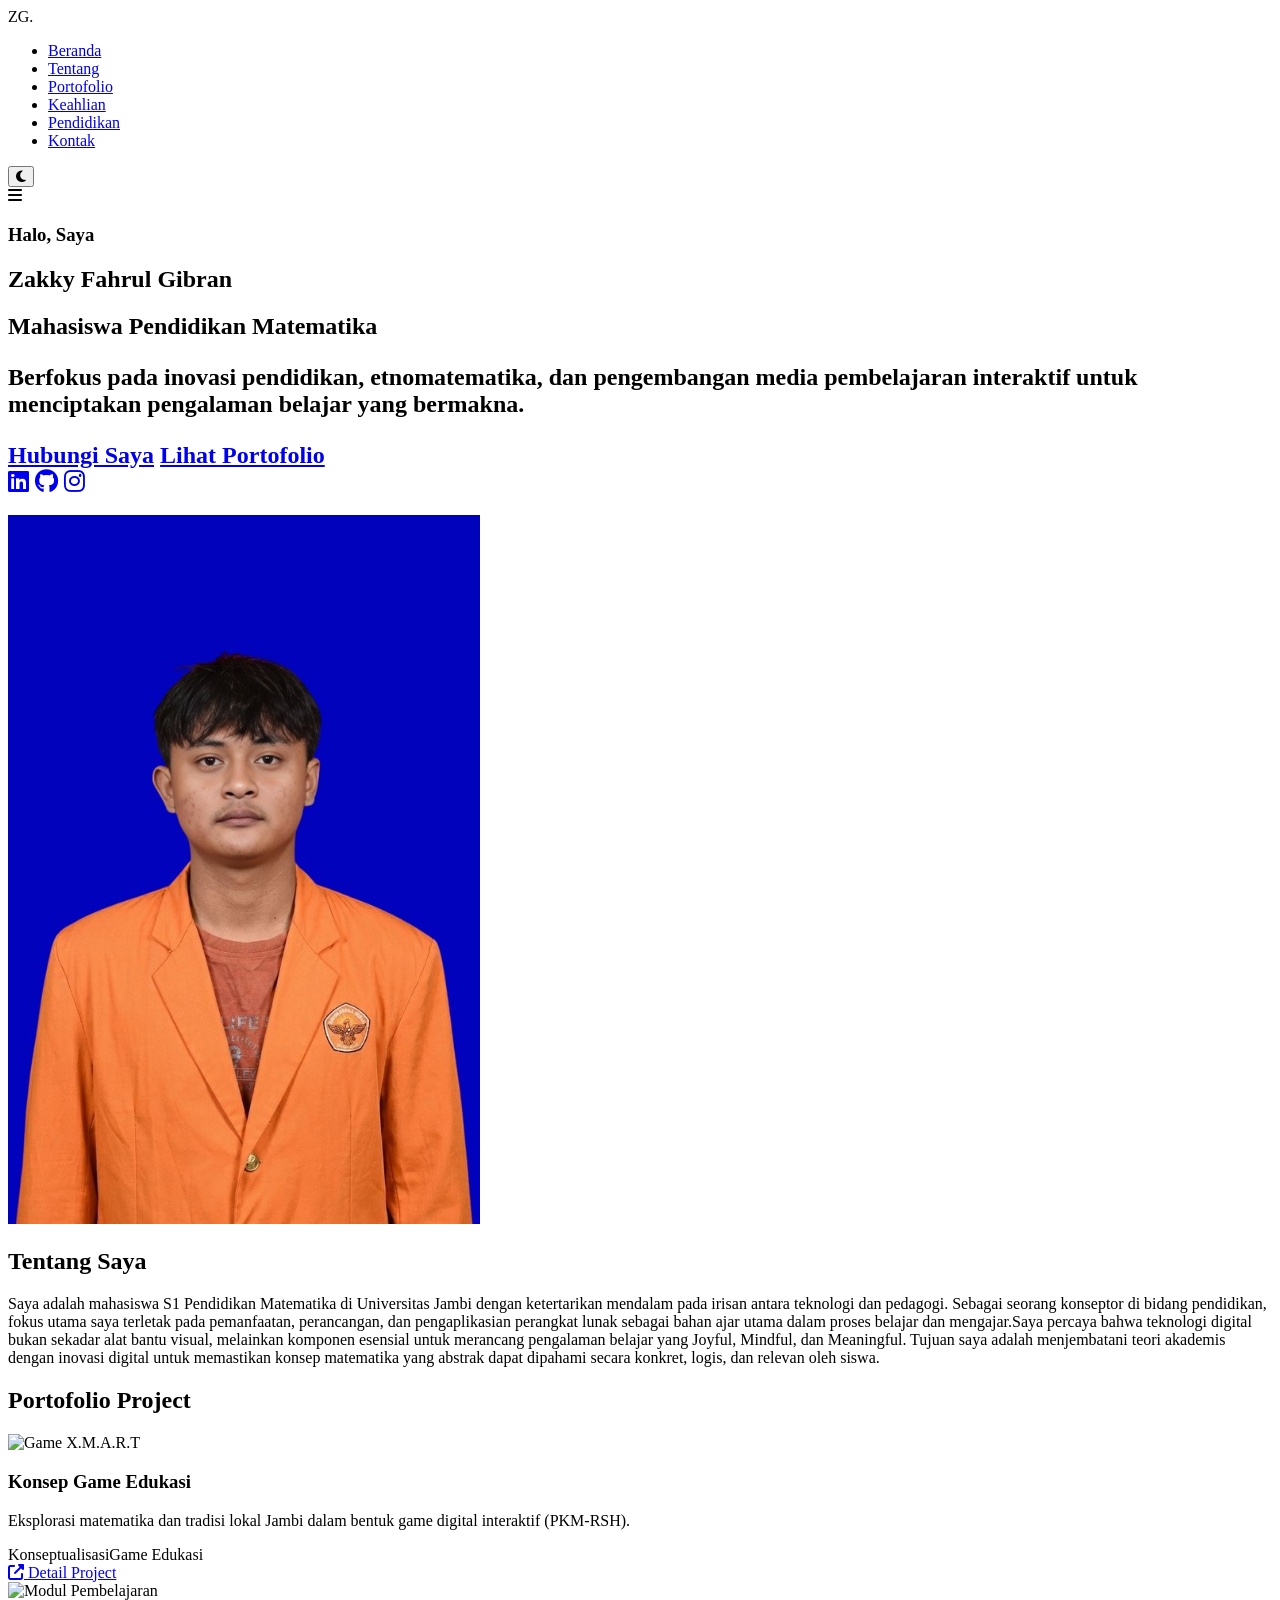
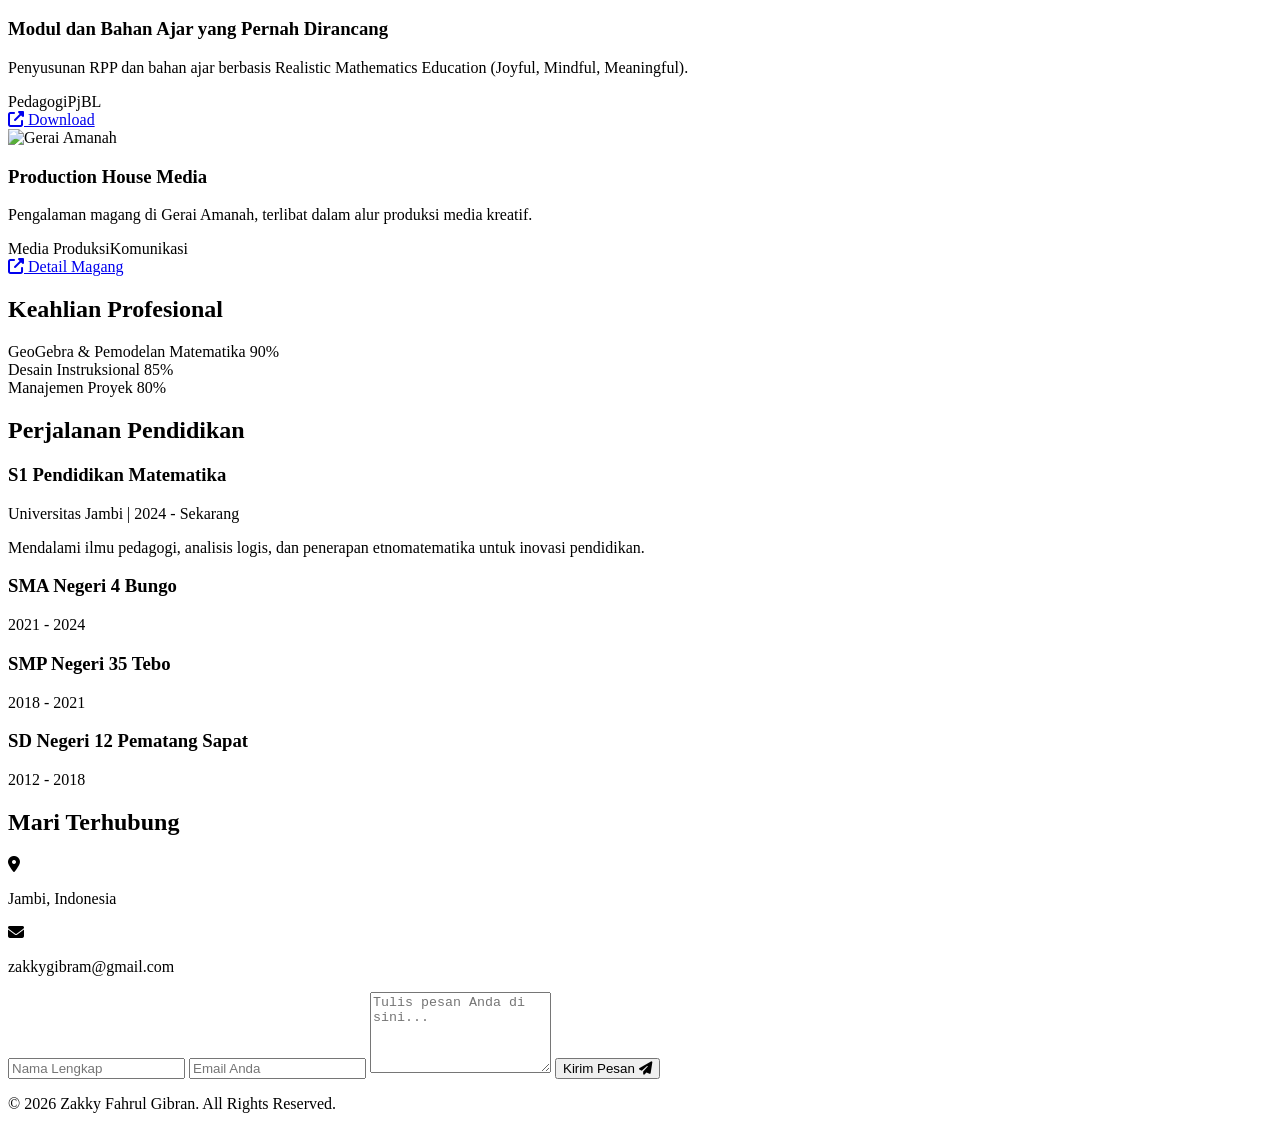
==== index.html @ a1fcac90 "Rename new project.html to index.html" ====
<!DOCTYPE html>
<html lang="id">
<head>
    <meta charset="UTF-8">
    <meta name="viewport" content="width=device-width, initial-scale=1.0">
    <title>Portofolio | Zakky Fahrul Gibran</title>
    <!-- Google Fonts: Poppins -->
    <link href="https://fonts.googleapis.com/css2?family=Poppins:wght@300;400;500;600;700&display=swap" rel="stylesheet">
    <!-- Font Awesome untuk Ikon -->
    <link rel="stylesheet" href="https://cdnjs.cloudflare.com/ajax/libs/font-awesome/6.4.0/css/all.min.css">
    <!-- CSS Eksternal -->
    <link rel="stylesheet" href="style.css">
</head>
<body>
    <!-- Preloader -->
    <div class="loader-wrapper">
        <div class="loader"></div>
    </div>

    <!-- Navigasi -->
    <nav>
        <div class="logo">ZG<span>.</span></div>
        <ul class="nav-links">
            <li><a href="#home">Beranda</a></li>
            <li><a href="#about">Tentang</a></li>
            <li><a href="#portfolio">Portofolio</a></li>
            <li><a href="#skills">Keahlian</a></li>
            <li><a href="#education">Pendidikan</a></li>
            <li><a href="#contact">Kontak</a></li>
        </ul>
        <div class="nav-actions">
            <button id="dark-mode-toggle"><i class="fas fa-moon"></i></button>
            <div class="hamburger"><i class="fas fa-bars"></i></div>
        </div>
    </nav>

    <!-- Hero Section -->
    <section id="home" class="hero hidden">
        <div class="hero-content">
            <h3>Halo, Saya</h3>
            <h1>Zakky Fahrul Gibran</h1>
            <h2 class="typing-text">Mahasiswa Pendidikan Matematika 
            <p>Berfokus pada inovasi pendidikan, etnomatematika, dan pengembangan media pembelajaran interaktif untuk menciptakan pengalaman belajar yang bermakna.</p>
            <div class="hero-buttons">
                <a href="#contact" class="btn primary">Hubungi Saya</a>
                <a href="#portfolio" class="btn secondary">Lihat Portofolio</a>
            </div>
            <div class="social-icons">
                <a href="https://www.linkedin.com/in/zakky-fahrul-ghibran-983975401?utm_source=share_via&utm_content=profile&utm_medium=member_android" target="_blank"><i class="fab fa-linkedin"></i></a>
                <a href="https://github.com/zakkyghibram-bit?tab=projects" target="_blank"><i class="fab fa-github"></i></a>
                <a href="https://www.instagram.com/gibranalysis29?igsh=MXg5YWwxZjhlaDM2aw==" target="_blank"><i class="fab fa-instagram"></i></a>
            </div>
        </div>
        <div class="hero-image">
            <!-- Ganti src dengan foto profil Anda -->
            <img src="fotoguewh.jpeg" alt="Foto Profil Zakky" class="profile-photo">
        </div>
    </section>

    <!-- About Section -->
    <section id="about" class="about hidden">
        <h2 class="section-title">Tentang <span>Saya</span></h2>
        <div class="about-container">
            <div class="about-text">
                <p>Saya adalah mahasiswa S1 Pendidikan Matematika di Universitas Jambi dengan ketertarikan mendalam pada irisan antara teknologi dan pedagogi. Sebagai seorang konseptor di bidang pendidikan, fokus utama saya terletak pada pemanfaatan, perancangan, dan pengaplikasian perangkat lunak sebagai bahan ajar utama dalam proses belajar dan mengajar.Saya percaya bahwa teknologi digital bukan sekadar alat bantu visual, melainkan komponen esensial untuk merancang pengalaman belajar yang Joyful, Mindful, dan Meaningful. Tujuan saya adalah menjembatani teori akademis dengan inovasi digital untuk memastikan konsep matematika yang abstrak dapat dipahami secara konkret, logis, dan relevan oleh siswa.</p>
            </div>
        </div>
    </section>

    <!-- Portfolio Section -->
    <section id="portfolio" class="portfolio hidden">
        <h2 class="section-title">Portofolio <span>Project</span></h2>
        <div class="portfolio-grid">
            <!-- Project 1 -->
            <div class="portfolio-card">
                <div class="portfolio-img">
                    <img src="https://images.unsplash.com/photo-1550745165-9bc0b252726f?auto=format&fit=crop&q=80&w=400" alt="Game X.M.A.R.T">
                </div>
                <div class="portfolio-info">
                    <h3>Konsep Game Edukasi</h3>
                    <p>Eksplorasi matematika dan tradisi lokal Jambi dalam bentuk game digital interaktif (PKM-RSH).</p>
                    <div class="tech-stack">
                        <span>Konseptualisasi</span><span>Game Edukasi</span>
                    </div>
                    <div class="portfolio-links">
                        <a href="https://drive.google.com/file/d/10TQOokkc9w7UMJiItL2NrRs4hlikWbjT/view?usp=drive_link"><i class="fas fa-external-link-alt"></i> Detail Project</a>
                    </div>
                </div>
            </div>
            <!-- Project 2 -->
            <div class="portfolio-card">
                <div class="portfolio-img">
                    <img src="https://images.unsplash.com/photo-1587620962725-abab7fe55159?auto=format&fit=crop&q=80&w=400" alt="Modul Pembelajaran">
                </div>
                <div class="portfolio-info">
                    <h3>Modul dan Bahan Ajar yang Pernah Dirancang</h3>
                    <p>Penyusunan RPP dan bahan ajar berbasis Realistic Mathematics Education (Joyful, Mindful, Meaningful).</p>
                    <div class="tech-stack">
                        <span>Pedagogi</span><span>PjBL</span>
                    </div>
                    <div class="portfolio-links">
                        <a href="https://drive.google.com/drive/folders/1gz94RINwQz4dLoUj8e0AxHznmeDujaym?usp=sharing"><i class="fas fa-external-link-alt"></i> Download</a>
                    </div>
                </div>
            </div>
            <!-- Project 3 -->
            <div class="portfolio-card">
                <div class="portfolio-img">
                    <img src="https://images.unsplash.com/photo-1522071820081-009f0129c71c?auto=format&fit=crop&q=80&w=400" alt="Gerai Amanah">
                </div>
                <div class="portfolio-info">
                    <h3>Production House Media</h3>
                    <p>Pengalaman magang di Gerai Amanah, terlibat dalam alur produksi media kreatif.</p>
                    <div class="tech-stack">
                        <span>Media Produksi</span><span>Komunikasi</span>
                    </div>
                    <div class="portfolio-links">
                        <a href="https://drive.google.com/file/d/1qO6iBKyFueRuZPYkljpFw78E-lsQB64e/view?usp=drive_link"><i class="fas fa-external-link-alt"></i> Detail Magang</a>
                    </div>
                </div>
            </div>
        </div>
    </section>

    <!-- Skills Section -->
    <section id="skills" class="skills hidden">
        <h2 class="section-title">Keahlian <span>Profesional</span></h2>
        <div class="skills-container">
            <div class="skill-item">
                <div class="skill-info">
                    <span>GeoGebra & Pemodelan Matematika</span>
                    <span>90%</span>
                </div>
                <div class="progress-bar"><div class="progress" style="width: 90%;"></div></div>
            </div>
            <div class="skill-item">
                <div class="skill-info">
                    <span>Desain Instruksional</span>
                    <span>85%</span>
                </div>
                <div class="progress-bar"><div class="progress" style="width: 85%;"></div></div>
            </div>
            <div class="skill-item">
                <div class="skill-info">
                    <span>Manajemen Proyek</span>
                    <span>80%</span>
                </div>
                <div class="progress-bar"><div class="progress" style="width: 80%;"></div></div>
            </div>
        </div>
    </section>

    <!-- Education Timeline -->
    <section id="education" class="timeline-section hidden">
        <h2 class="section-title">Perjalanan <span>Pendidikan</span></h2>
        <div class="timeline">
            <div class="timeline-item">
                <div class="timeline-dot"></div>
                <div class="timeline-content">
                    <h3>S1 Pendidikan Matematika</h3>
                    <p class="date">Universitas Jambi | 2024 - Sekarang</p>
                    <p>Mendalami ilmu pedagogi, analisis logis, dan penerapan etnomatematika untuk inovasi pendidikan.</p>
                </div>
            </div>
            <div class="timeline-item">
                <div class="timeline-dot"></div>
                <div class="timeline-content">
                    <h3>SMA Negeri 4 Bungo</h3>
                    <p class="date">2021 - 2024</p>
                </div>
            </div>
            <div class="timeline-item">
                <div class="timeline-dot"></div>
                <div class="timeline-content">
                    <h3>SMP Negeri 35 Tebo</h3>
                    <p class="date">2018 - 2021</p>
                </div>
            </div>
            <div class="timeline-item">
                <div class="timeline-dot"></div>
                <div class="timeline-content">
                    <h3>SD Negeri 12 Pematang Sapat</h3>
                    <p class="date">2012 - 2018</p>
                </div>
            </div>
        </div>
    </section>

    <!-- Contact Section -->
    <section id="contact" class="contact hidden">
        <h2 class="section-title">Mari <span>Terhubung</span></h2>
        <div class="contact-container">
            <div class="contact-info">
                <div class="contact-item">
                    <i class="fas fa-map-marker-alt"></i>
                    <p>Jambi, Indonesia</p>
                </div>
                <div class="contact-item">
                    <i class="fas fa-envelope"></i>
                    <p>zakkygibram@gmail.com</p>
                </div>
            </div>
            <form class="contact-form" onsubmit="event.preventDefault(); alert('Pesan berhasil dikirim!');">
                <input type="text" placeholder="Nama Lengkap" required>
                <input type="email" placeholder="Email Anda" required>
                <textarea placeholder="Tulis pesan Anda di sini..." rows="5" required></textarea>
                <button type="submit" class="btn primary">Kirim Pesan <i class="fas fa-paper-plane"></i></button>
            </form>
        </div>
    </section>

    <!-- Footer -->
    <footer>
        <p>&copy; 2026 Zakky Fahrul Gibran. All Rights Reserved.</p>
    </footer>

    <!-- JS Eksternal -->
    <script src="script.js"></script>
</body>
</html>
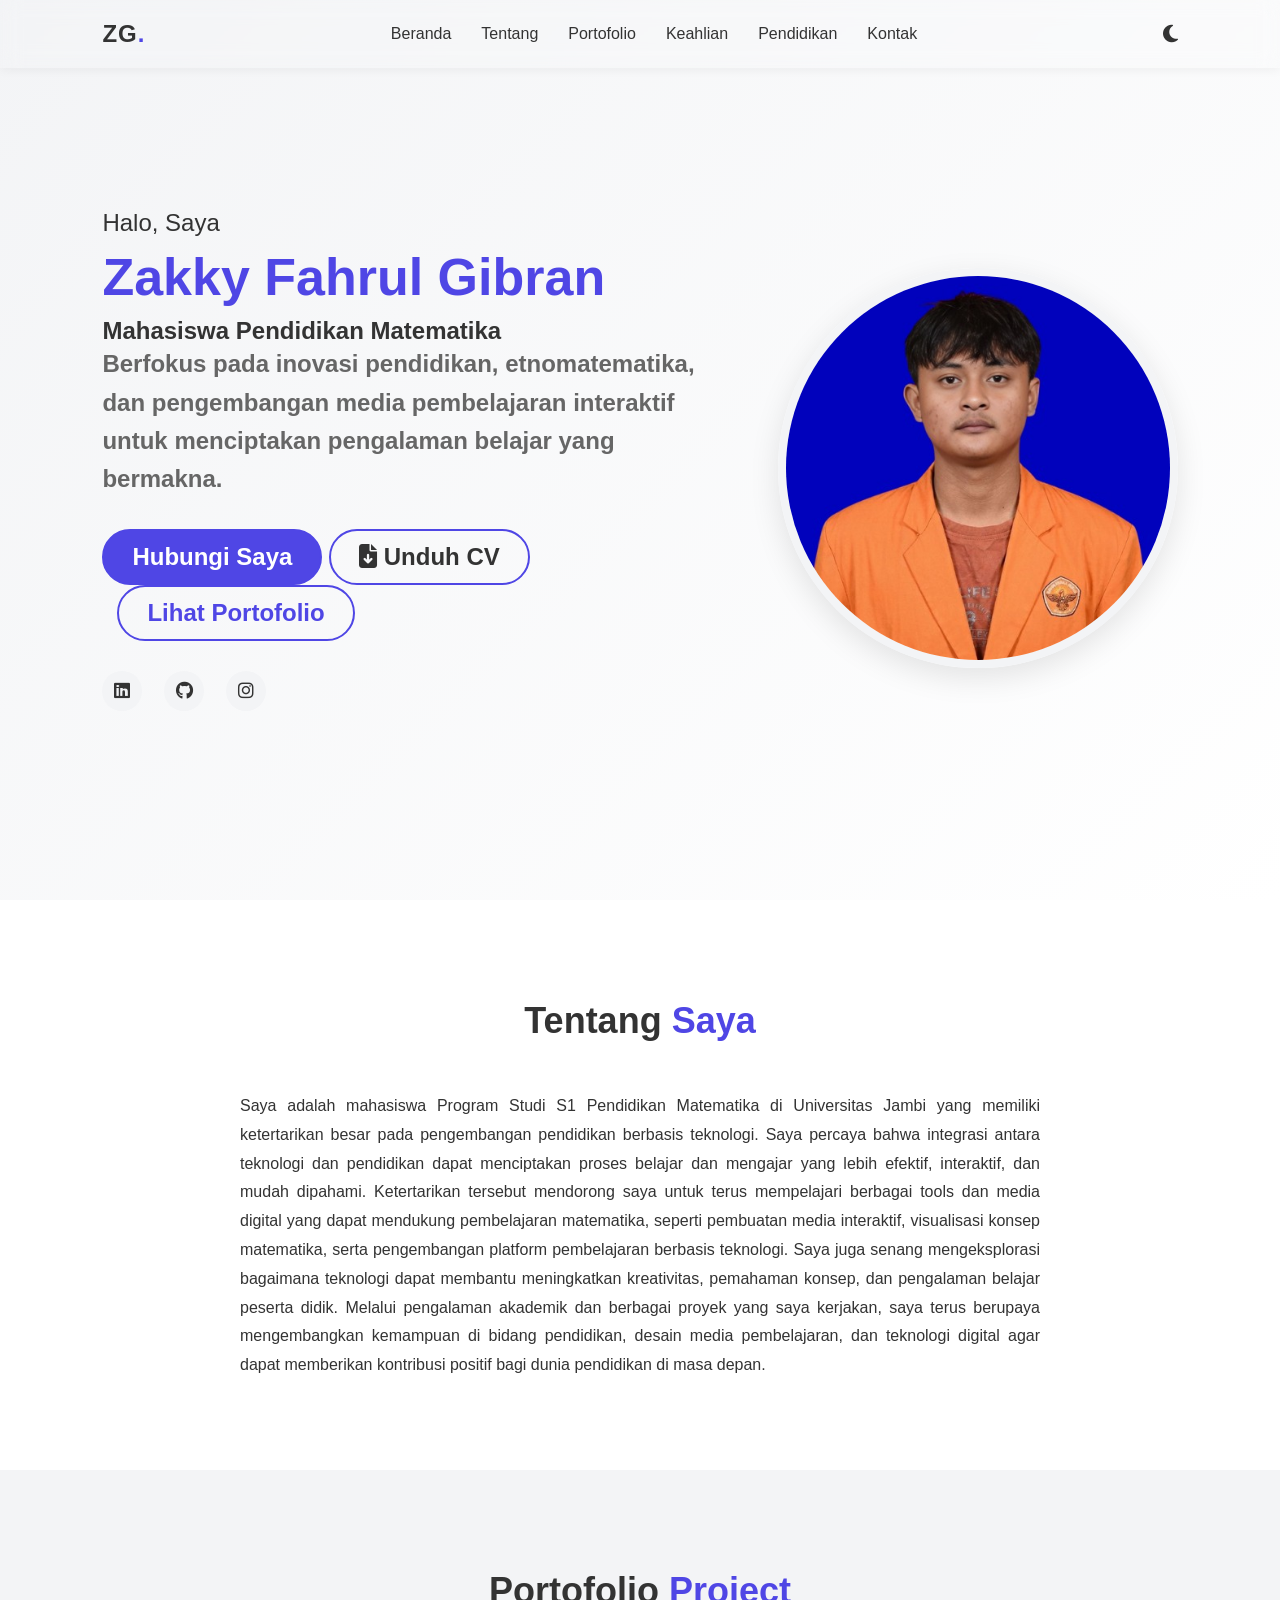
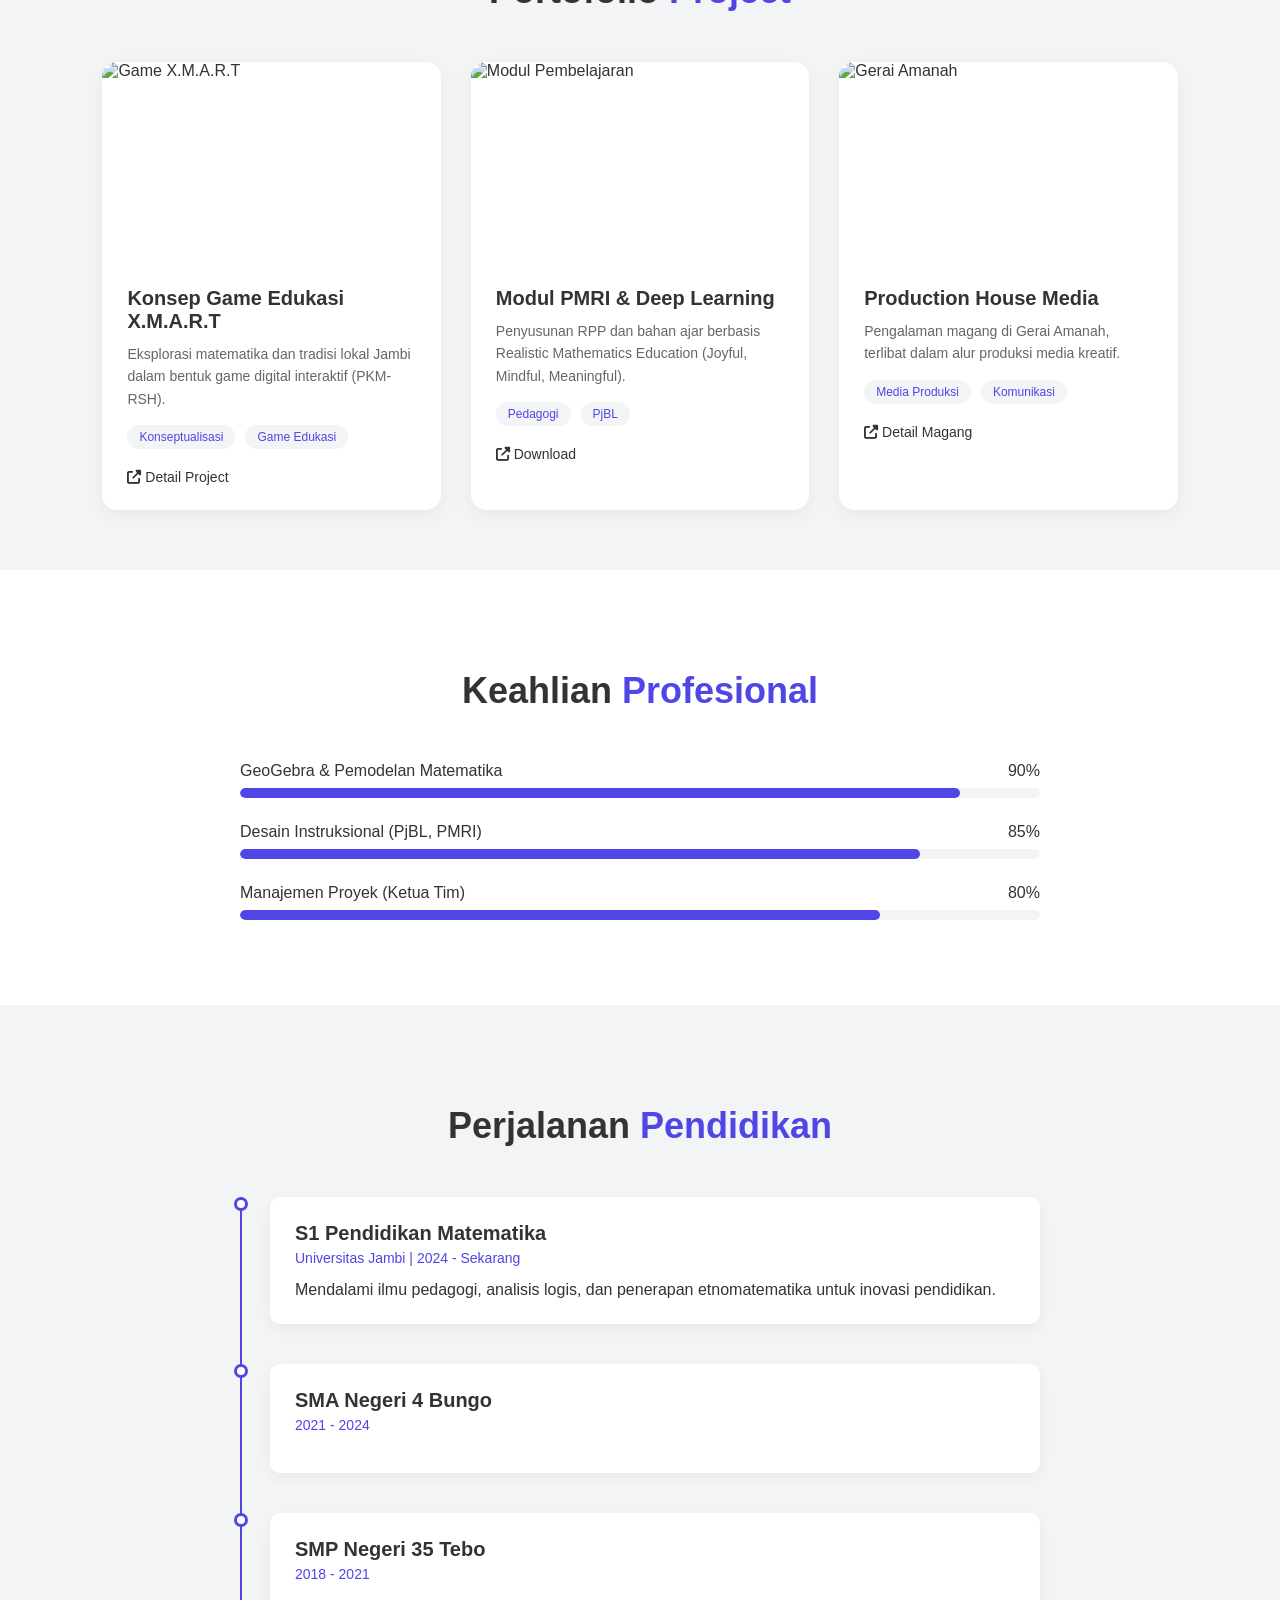
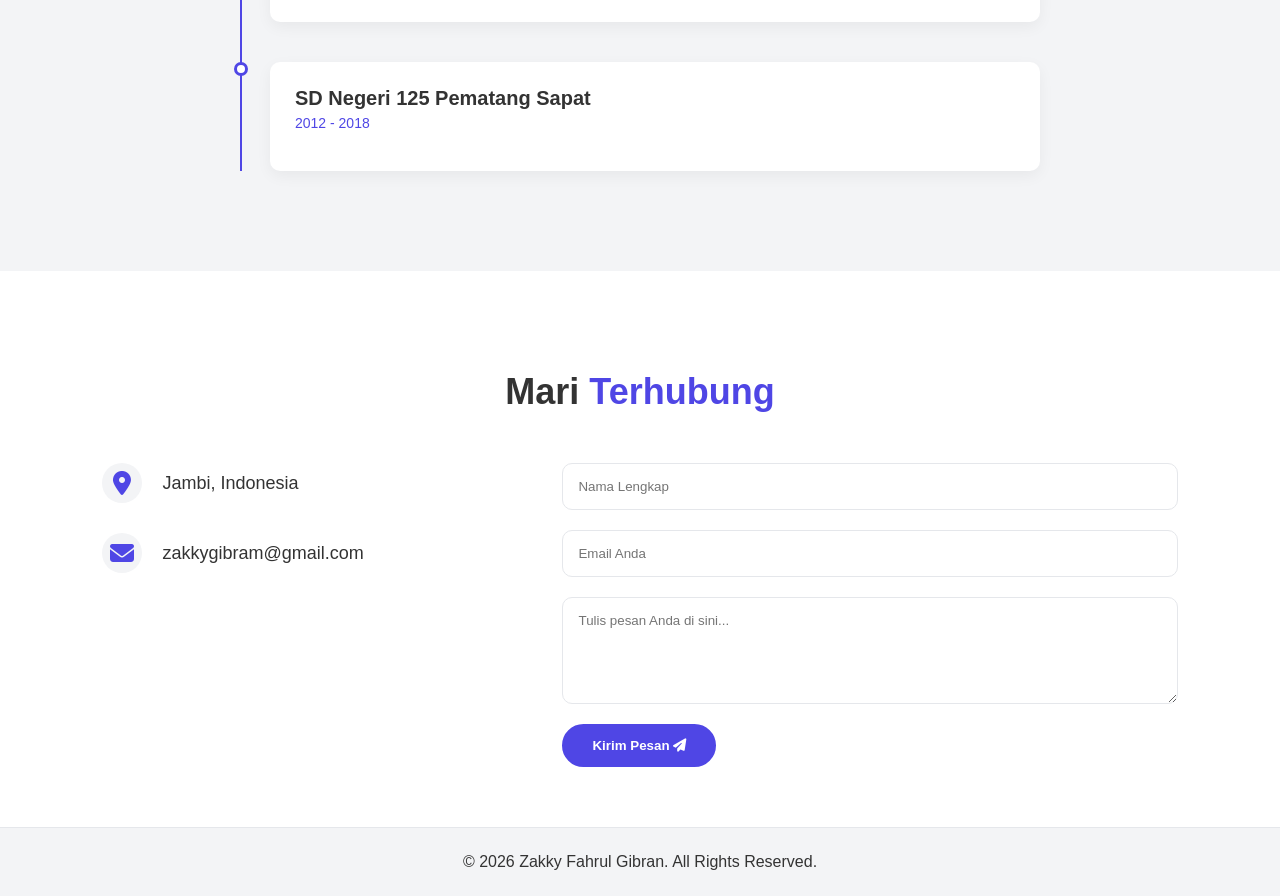
==== commit 53aaf707: "Refactor index.html structure and content" ====
--- a/index.html
+++ b/index.html
@@ -4,20 +4,15 @@
     <meta charset="UTF-8">
     <meta name="viewport" content="width=device-width, initial-scale=1.0">
     <title>Portofolio | Zakky Fahrul Gibran</title>
-    <!-- Google Fonts: Poppins -->
     <link href="https://fonts.googleapis.com/css2?family=Poppins:wght@300;400;500;600;700&display=swap" rel="stylesheet">
-    <!-- Font Awesome untuk Ikon -->
     <link rel="stylesheet" href="https://cdnjs.cloudflare.com/ajax/libs/font-awesome/6.4.0/css/all.min.css">
-    <!-- CSS Eksternal -->
     <link rel="stylesheet" href="style.css">
 </head>
 <body>
-    <!-- Preloader -->
     <div class="loader-wrapper">
         <div class="loader"></div>
     </div>
 
-    <!-- Navigasi -->
     <nav>
         <div class="logo">ZG<span>.</span></div>
         <ul class="nav-links">
@@ -34,17 +29,19 @@
         </div>
     </nav>
 
-    <!-- Hero Section -->
     <section id="home" class="hero hidden">
         <div class="hero-content">
             <h3>Halo, Saya</h3>
             <h1>Zakky Fahrul Gibran</h1>
             <h2 class="typing-text">Mahasiswa Pendidikan Matematika 
             <p>Berfokus pada inovasi pendidikan, etnomatematika, dan pengembangan media pembelajaran interaktif untuk menciptakan pengalaman belajar yang bermakna.</p>
+            
             <div class="hero-buttons">
                 <a href="#contact" class="btn primary">Hubungi Saya</a>
+                <a href="CV-Zakky-Fahrul-Gibran.pdf" class="btn download" download><i class="fas fa-file-download"></i> Unduh CV</a>
                 <a href="#portfolio" class="btn secondary">Lihat Portofolio</a>
             </div>
+            
             <div class="social-icons">
                 <a href="https://www.linkedin.com/in/zakky-fahrul-ghibran-983975401?utm_source=share_via&utm_content=profile&utm_medium=member_android" target="_blank"><i class="fab fa-linkedin"></i></a>
                 <a href="https://github.com/zakkyghibram-bit?tab=projects" target="_blank"><i class="fab fa-github"></i></a>
@@ -52,58 +49,55 @@
             </div>
         </div>
         <div class="hero-image">
-            <!-- Ganti src dengan foto profil Anda -->
-            <img src="fotoguewh.jpeg" alt="Foto Profil Zakky" class="profile-photo">
-        </div>
-    </section>
-
-    <!-- About Section -->
+            <img src="fotoguewh.jpeg" alt="Foto Profil Zakky">
+        </div>
+    </section>
+
     <section id="about" class="about hidden">
         <h2 class="section-title">Tentang <span>Saya</span></h2>
         <div class="about-container">
             <div class="about-text">
-                <p>Saya adalah mahasiswa S1 Pendidikan Matematika di Universitas Jambi dengan ketertarikan mendalam pada irisan antara teknologi dan pedagogi. Sebagai seorang konseptor di bidang pendidikan, fokus utama saya terletak pada pemanfaatan, perancangan, dan pengaplikasian perangkat lunak sebagai bahan ajar utama dalam proses belajar dan mengajar.Saya percaya bahwa teknologi digital bukan sekadar alat bantu visual, melainkan komponen esensial untuk merancang pengalaman belajar yang Joyful, Mindful, dan Meaningful. Tujuan saya adalah menjembatani teori akademis dengan inovasi digital untuk memastikan konsep matematika yang abstrak dapat dipahami secara konkret, logis, dan relevan oleh siswa.</p>
-            </div>
-        </div>
-    </section>
-
-    <!-- Portfolio Section -->
+                <p>Saya adalah mahasiswa Program Studi S1 Pendidikan Matematika di Universitas Jambi yang memiliki ketertarikan besar pada pengembangan pendidikan berbasis teknologi. Saya percaya bahwa integrasi antara teknologi dan pendidikan dapat menciptakan proses belajar dan mengajar yang lebih efektif, interaktif, dan mudah dipahami. Ketertarikan tersebut mendorong saya untuk terus mempelajari berbagai tools dan media digital yang dapat mendukung pembelajaran matematika, seperti pembuatan media interaktif, visualisasi konsep matematika, serta pengembangan platform pembelajaran berbasis teknologi. Saya juga senang mengeksplorasi bagaimana teknologi dapat membantu meningkatkan kreativitas, pemahaman konsep, dan pengalaman belajar peserta didik. Melalui pengalaman akademik dan berbagai proyek yang saya kerjakan, saya terus berupaya mengembangkan kemampuan di bidang pendidikan, desain media pembelajaran, dan teknologi digital agar dapat memberikan kontribusi positif bagi dunia pendidikan di masa depan.</p>
+                
+                    </div>
+                </div>
+            </div>
+        </div>
+    </section>
+
     <section id="portfolio" class="portfolio hidden">
         <h2 class="section-title">Portofolio <span>Project</span></h2>
         <div class="portfolio-grid">
-            <!-- Project 1 -->
             <div class="portfolio-card">
                 <div class="portfolio-img">
                     <img src="https://images.unsplash.com/photo-1550745165-9bc0b252726f?auto=format&fit=crop&q=80&w=400" alt="Game X.M.A.R.T">
                 </div>
                 <div class="portfolio-info">
-                    <h3>Konsep Game Edukasi</h3>
+                    <h3>Konsep Game Edukasi X.M.A.R.T</h3>
                     <p>Eksplorasi matematika dan tradisi lokal Jambi dalam bentuk game digital interaktif (PKM-RSH).</p>
                     <div class="tech-stack">
                         <span>Konseptualisasi</span><span>Game Edukasi</span>
                     </div>
                     <div class="portfolio-links">
-                        <a href="https://drive.google.com/file/d/10TQOokkc9w7UMJiItL2NrRs4hlikWbjT/view?usp=drive_link"><i class="fas fa-external-link-alt"></i> Detail Project</a>
-                    </div>
-                </div>
-            </div>
-            <!-- Project 2 -->
+                        <a href="https://drive.google.com/file/d/10TQOokkc9w7UMJiItL2NrRs4hlikWbjT/view?usp=drive_link" target="_blank"><i class="fas fa-external-link-alt"></i> Detail Project</a>
+                    </div>
+                </div>
+            </div>
             <div class="portfolio-card">
                 <div class="portfolio-img">
                     <img src="https://images.unsplash.com/photo-1587620962725-abab7fe55159?auto=format&fit=crop&q=80&w=400" alt="Modul Pembelajaran">
                 </div>
                 <div class="portfolio-info">
-                    <h3>Modul dan Bahan Ajar yang Pernah Dirancang</h3>
+                    <h3>Modul PMRI & Deep Learning</h3>
                     <p>Penyusunan RPP dan bahan ajar berbasis Realistic Mathematics Education (Joyful, Mindful, Meaningful).</p>
                     <div class="tech-stack">
                         <span>Pedagogi</span><span>PjBL</span>
                     </div>
                     <div class="portfolio-links">
-                        <a href="https://drive.google.com/drive/folders/1gz94RINwQz4dLoUj8e0AxHznmeDujaym?usp=sharing"><i class="fas fa-external-link-alt"></i> Download</a>
-                    </div>
-                </div>
-            </div>
-            <!-- Project 3 -->
+                        <a href="https://drive.google.com/drive/folders/1gz94RINwQz4dLoUj8e0AxHznmeDujaym?usp=sharing" target="_blank"><i class="fas fa-external-link-alt"></i> Download</a>
+                    </div>
+                </div>
+            </div>
             <div class="portfolio-card">
                 <div class="portfolio-img">
                     <img src="https://images.unsplash.com/photo-1522071820081-009f0129c71c?auto=format&fit=crop&q=80&w=400" alt="Gerai Amanah">
@@ -115,14 +109,13 @@
                         <span>Media Produksi</span><span>Komunikasi</span>
                     </div>
                     <div class="portfolio-links">
-                        <a href="https://drive.google.com/file/d/1qO6iBKyFueRuZPYkljpFw78E-lsQB64e/view?usp=drive_link"><i class="fas fa-external-link-alt"></i> Detail Magang</a>
-                    </div>
-                </div>
-            </div>
-        </div>
-    </section>
-
-    <!-- Skills Section -->
+                        <a href="https://drive.google.com/file/d/1qO6iBKyFueRuZPYkljpFw78E-lsQB64e/view?usp=drive_link" target="_blank"><i class="fas fa-external-link-alt"></i> Detail Magang</a>
+                    </div>
+                </div>
+            </div>
+        </div>
+    </section>
+
     <section id="skills" class="skills hidden">
         <h2 class="section-title">Keahlian <span>Profesional</span></h2>
         <div class="skills-container">
@@ -135,14 +128,14 @@
             </div>
             <div class="skill-item">
                 <div class="skill-info">
-                    <span>Desain Instruksional</span>
+                    <span>Desain Instruksional (PjBL, PMRI)</span>
                     <span>85%</span>
                 </div>
                 <div class="progress-bar"><div class="progress" style="width: 85%;"></div></div>
             </div>
             <div class="skill-item">
                 <div class="skill-info">
-                    <span>Manajemen Proyek</span>
+                    <span>Manajemen Proyek (Ketua Tim)</span>
                     <span>80%</span>
                 </div>
                 <div class="progress-bar"><div class="progress" style="width: 80%;"></div></div>
@@ -150,7 +143,6 @@
         </div>
     </section>
 
-    <!-- Education Timeline -->
     <section id="education" class="timeline-section hidden">
         <h2 class="section-title">Perjalanan <span>Pendidikan</span></h2>
         <div class="timeline">
@@ -179,7 +171,7 @@
             <div class="timeline-item">
                 <div class="timeline-dot"></div>
                 <div class="timeline-content">
-                    <h3>SD Negeri 12 Pematang Sapat</h3>
+                    <h3>SD Negeri 125 Pematang Sapat</h3>
                     <p class="date">2012 - 2018</p>
                 </div>
             </div>
--- a/style.css
+++ b/style.css
@@ -0,0 +1,320 @@
+/* --- Google Fonts --- */
+@import url('https://fonts.googleapis.com/css2?family=Poppins:wght@300;400;500;600;700&display=swap');
+
+/* --- Variabel CSS --- */
+:root {
+    --bg-color: #ffffff;
+    --text-color: #333333;
+    --primary-color: #4F46E5; /* Indigo modern */
+    --secondary-color: #818CF8;
+    --bg-alt: #f3f4f6;
+    --card-bg: #ffffff;
+    --border-color: #e5e7eb;
+    --transition: all 0.3s ease-in-out;
+}
+
+/* Dark Mode Variables */
+.dark-mode {
+    --bg-color: #0f172a;
+    --text-color: #f8fafc;
+    --primary-color: #6366f1;
+    --secondary-color: #4338ca;
+    --bg-alt: #1e293b;
+    --card-bg: #1e293b;
+    --border-color: #334155;
+}
+
+/* --- Global Styles --- */
+* {
+    margin: 0;
+    padding: 0;
+    box-sizing: border-box;
+    font-family: 'Poppins', sans-serif;
+    /* scroll-behavior dihapus dari sini */
+}
+
+/* Tambahkan blok html ini */
+html {
+    scroll-behavior: smooth;
+    scroll-padding-top: 90px; /* Ini yang mencegah judul tertutup navbar */
+}
+
+body {
+    background-color: var(--bg-color);
+    color: var(--text-color);
+    transition: var(--transition);
+    overflow-x: hidden;
+}
+
+a {
+    text-decoration: none;
+    color: inherit;
+}
+
+/* --- Preloader --- */
+.loader-wrapper {
+    position: fixed;
+    top: 0; left: 0; width: 100%; height: 100%;
+    background-color: var(--bg-color);
+    display: flex;
+    justify-content: center;
+    align-items: center;
+    z-index: 9999;
+    transition: opacity 0.5s ease;
+}
+.loader {
+    width: 50px;
+    height: 50px;
+    border: 5px solid var(--border-color);
+    border-top-color: var(--primary-color);
+    border-radius: 50%;
+    animation: spin 1s linear infinite;
+}
+@keyframes spin { 100% { transform: rotate(360deg); } }
+
+/* --- Navbar --- */
+nav {
+    display: flex;
+    justify-content: space-between;
+    align-items: center;
+    padding: 20px 8%;
+    position: fixed;
+    width: 100%;
+    top: 0;
+    background: rgba(var(--bg-color), 0.9);
+    backdrop-filter: blur(10px);
+    z-index: 1000;
+    box-shadow: 0 2px 10px rgba(0,0,0,0.05);
+}
+
+.logo {
+    font-size: 24px;
+    font-weight: 700;
+    letter-spacing: 1px;
+}
+.logo span { color: var(--primary-color); }
+
+.nav-links {
+    display: flex;
+    list-style: none;
+    gap: 30px;
+}
+.nav-links li a {
+    font-weight: 500;
+    position: relative;
+    transition: var(--transition);
+}
+.nav-links li a::after {
+    content: '';
+    position: absolute;
+    width: 0; height: 2px;
+    background: var(--primary-color);
+    left: 0; bottom: -5px;
+    transition: var(--transition);
+}
+.nav-links li a:hover::after { width: 100%; }
+
+.nav-actions { display: flex; align-items: center; gap: 20px; }
+#dark-mode-toggle {
+    background: none;
+    border: none;
+    font-size: 20px;
+    color: var(--text-color);
+    cursor: pointer;
+    transition: var(--transition);
+}
+.hamburger { display: none; font-size: 24px; cursor: pointer; }
+
+/* --- Section Global --- */
+section {
+    padding: 100px 8% 60px;
+}
+.section-title {
+    text-align: center;
+    font-size: 36px;
+    margin-bottom: 50px;
+}
+.section-title span { color: var(--primary-color); }
+
+/* --- Scroll Animation --- */
+.hidden {
+    opacity: 0;
+    transform: translateY(30px);
+    transition: all 0.8s ease-out;
+}
+.show {
+    opacity: 1;
+    transform: translateY(0);
+}
+
+/* --- Hero Section --- */
+.hero {
+    min-height: 100vh;
+    display: flex;
+    align-items: center;
+    justify-content: space-between;
+    background: linear-gradient(135deg, var(--bg-alt) 0%, var(--bg-color) 100%);
+}
+.hero-content { max-width: 600px; }
+.hero-content h3 { font-size: 24px; font-weight: 500; }
+.hero-content h1 { font-size: 52px; font-weight: 700; margin: 10px 0; color: var(--primary-color); }
+.hero-content h2 { font-size: 24px; margin-bottom: 20px; }
+.hero-content h2 span { color: var(--secondary-color); font-weight: 600; }
+.hero-content p { color: #666; margin-bottom: 30px; line-height: 1.6; }
+.dark-mode .hero-content p { color: #aaa; }
+
+.btn {
+    padding: 12px 28px;
+    border-radius: 30px;
+    font-weight: 600;
+    cursor: pointer;
+    transition: var(--transition);
+    display: inline-block;
+    border: 2px solid var(--primary-color);
+}
+.btn.primary { background: var(--primary-color); color: #fff; }
+.btn.primary:hover { background: transparent; color: var(--primary-color); }
+.btn.secondary { background: transparent; color: var(--primary-color); margin-left: 15px; }
+.btn.secondary:hover { background: var(--primary-color); color: #fff; }
+
+.social-icons { margin-top: 30px; }
+.social-icons a {
+    display: inline-block;
+    width: 40px; height: 40px;
+    line-height: 40px;
+    text-align: center;
+    border-radius: 50%;
+    background: var(--bg-alt);
+    color: var(--text-color);
+    margin-right: 15px;
+    transition: var(--transition);
+    font-size: 18px;
+}
+.social-icons a:hover { background: var(--primary-color); color: #fff; transform: translateY(-5px); }
+
+.hero-image img {
+    width: 400px;
+    height: 400px;
+    object-fit: cover;
+    border-radius: 50%;
+    border: 8px solid var(--bg-alt);
+    box-shadow: 0 10px 30px rgba(0,0,0,0.1);
+    animation: float 4s ease-in-out infinite;
+}
+@keyframes float {
+    0%, 100% { transform: translateY(0); }
+    50% { transform: translateY(-20px); }
+}
+
+/* --- About Section --- */
+.about { background: var(--bg-color); }
+.about-container { text-align: center; max-width: 800px; margin: 0 auto; }
+.about-text p { font-size: 16px; line-height: 1.8; margin-bottom: 30px; text-align: justify; }
+.stats { display: flex; justify-content: center; gap: 40px; margin-top: 40px; }
+.stat-box {
+    background: var(--bg-alt);
+    padding: 20px 30px;
+    border-radius: 15px;
+    box-shadow: 0 5px 15px rgba(0,0,0,0.05);
+    transition: var(--transition);
+}
+.stat-box:hover { transform: translateY(-10px); }
+.stat-box h3 { font-size: 32px; color: var(--primary-color); }
+
+/* --- Portfolio Section --- */
+.portfolio { background: var(--bg-alt); }
+.portfolio-grid {
+    display: grid;
+    grid-template-columns: repeat(auto-fit, minmax(300px, 1fr));
+    gap: 30px;
+}
+.portfolio-card {
+    background: var(--card-bg);
+    border-radius: 15px;
+    overflow: hidden;
+    box-shadow: 0 5px 20px rgba(0,0,0,0.05);
+    transition: var(--transition);
+}
+.portfolio-card:hover { transform: translateY(-10px); box-shadow: 0 10px 30px rgba(0,0,0,0.1); }
+.portfolio-img { width: 100%; height: 200px; overflow: hidden; }
+.portfolio-img img { width: 100%; height: 100%; object-fit: cover; transition: var(--transition); }
+.portfolio-card:hover .portfolio-img img { transform: scale(1.1); }
+.portfolio-info { padding: 25px; }
+.portfolio-info h3 { margin-bottom: 10px; font-size: 20px; }
+.portfolio-info p { font-size: 14px; color: #666; margin-bottom: 15px; line-height: 1.6; }
+.dark-mode .portfolio-info p { color: #aaa; }
+.tech-stack { display: flex; gap: 10px; margin-bottom: 20px; flex-wrap: wrap; }
+.tech-stack span {
+    font-size: 12px;
+    padding: 5px 12px;
+    background: var(--bg-alt);
+    border-radius: 20px;
+    color: var(--primary-color);
+    font-weight: 500;
+}
+.portfolio-links { display: flex; gap: 15px; }
+.portfolio-links a { font-size: 14px; font-weight: 500; transition: var(--transition); }
+.portfolio-links a:hover { color: var(--primary-color); }
+
+/* --- Skills Section --- */
+.skills { background: var(--bg-color); }
+.skills-container { max-width: 800px; margin: 0 auto; }
+.skill-item { margin-bottom: 25px; }
+.skill-info { display: flex; justify-content: space-between; margin-bottom: 8px; font-weight: 500; }
+.progress-bar { width: 100%; height: 10px; background: var(--bg-alt); border-radius: 10px; overflow: hidden; }
+.progress { height: 100%; background: var(--primary-color); border-radius: 10px; transition: width 1.5s ease-in-out; }
+
+/* --- Timeline Section --- */
+.timeline-section { background: var(--bg-alt); }
+.timeline { position: relative; max-width: 800px; margin: 0 auto; padding-left: 30px; }
+.timeline::before {
+    content: ''; position: absolute; left: 0; top: 0; width: 2px; height: 100%; background: var(--primary-color);
+}
+.timeline-item { position: relative; margin-bottom: 40px; }
+.timeline-dot {
+    position: absolute; left: -36px; top: 0; width: 14px; height: 14px;
+    background: var(--bg-color); border: 3px solid var(--primary-color); border-radius: 50%;
+}
+.timeline-content {
+    background: var(--card-bg); padding: 25px; border-radius: 10px;
+    box-shadow: 0 5px 15px rgba(0,0,0,0.05);
+}
+.timeline-content h3 { font-size: 20px; margin-bottom: 5px; }
+.timeline-content .date { color: var(--primary-color); font-weight: 500; font-size: 14px; margin-bottom: 15px; }
+
+/* --- Contact Section --- */
+.contact { background: var(--bg-color); }
+.contact-container { display: flex; gap: 50px; justify-content: space-between; flex-wrap: wrap; }
+.contact-info { flex: 1; min-width: 300px; }
+.contact-item { display: flex; align-items: center; gap: 20px; margin-bottom: 30px; font-size: 18px; }
+.contact-item i { font-size: 24px; color: var(--primary-color); width: 40px; height: 40px; background: var(--bg-alt); display: flex; justify-content: center; align-items: center; border-radius: 50%; }
+.contact-form { flex: 1.5; min-width: 300px; display: flex; flex-direction: column; gap: 20px; }
+.contact-form input, .contact-form textarea {
+    width: 100%; padding: 15px; border: 1px solid var(--border-color); border-radius: 10px;
+    background: var(--card-bg); color: var(--text-color); font-family: inherit;
+    transition: var(--transition);
+}
+.contact-form input:focus, .contact-form textarea:focus { border-color: var(--primary-color); outline: none; }
+.contact-form .btn { align-self: flex-start; }
+
+/* --- Footer --- */
+footer { text-align: center; padding: 25px; background: var(--bg-alt); border-top: 1px solid var(--border-color); }
+
+/* --- Responsiveness --- */
+@media (max-width: 991px) {
+    .hero { flex-direction: column-reverse; text-align: center; justify-content: center; gap: 50px; padding-top: 120px; }
+    .hero-content h1 { font-size: 40px; }
+    .btn.secondary { margin-left: 0; margin-top: 15px; }
+    .social-icons { justify-content: center; }
+}
+
+@media (max-width: 768px) {
+    .hamburger { display: block; }
+    .nav-links {
+        position: absolute; top: 100%; left: -100%; width: 100%; height: 100vh;
+        background: var(--bg-color); flex-direction: column; align-items: center; padding-top: 50px;
+        transition: var(--transition);
+    }
+    .nav-links.active { left: 0; }
+    .stats { flex-direction: column; gap: 20px; }
+}
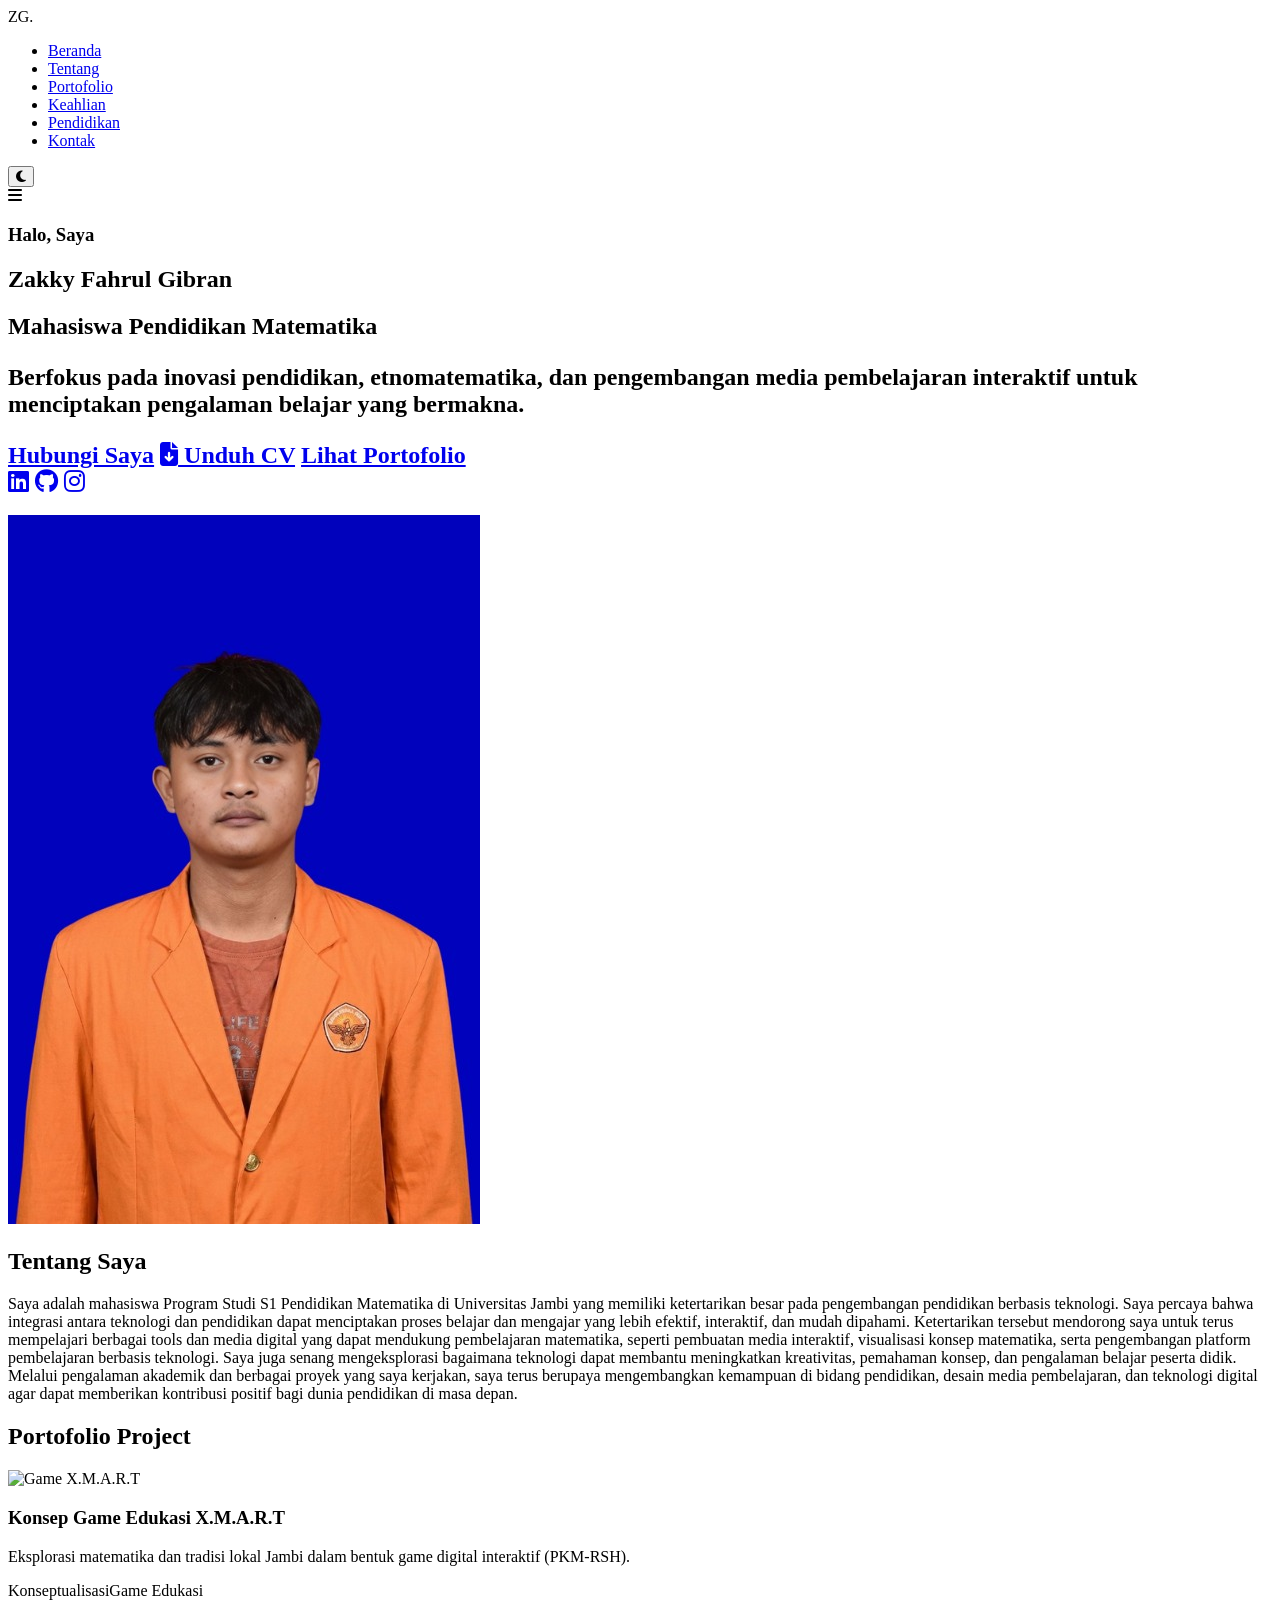
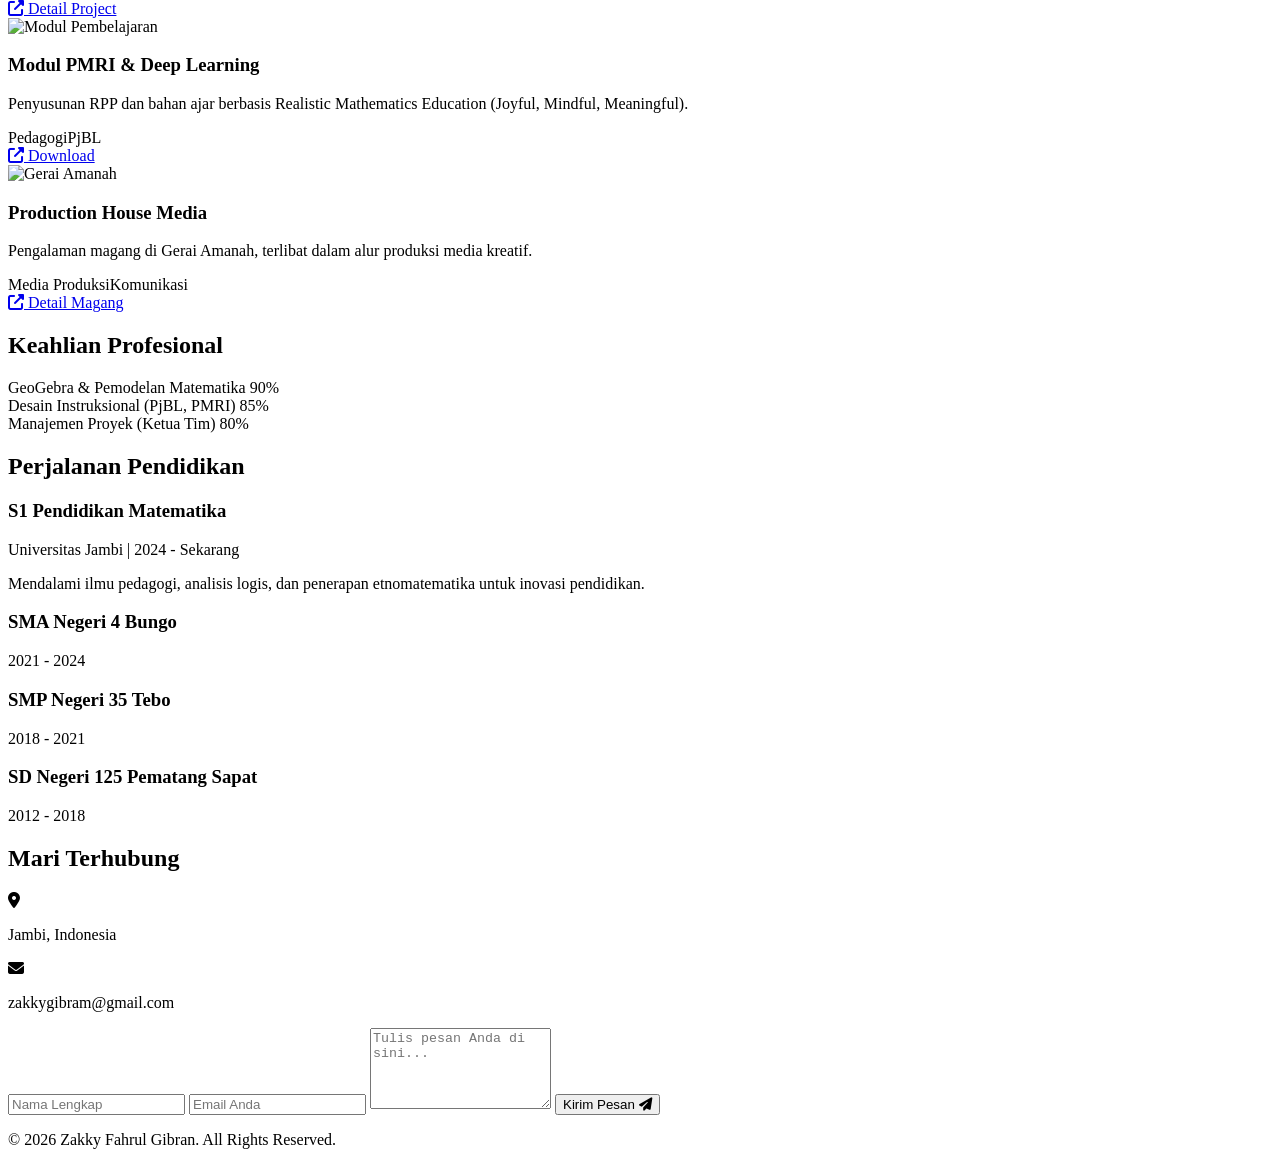
==== commit 68cef4e7: "Add files via upload" ====
--- a/index.html
+++ b/index.html
@@ -209,4 +209,4 @@
     <!-- JS Eksternal -->
     <script src="script.js"></script>
 </body>
-</html>
+</html>
